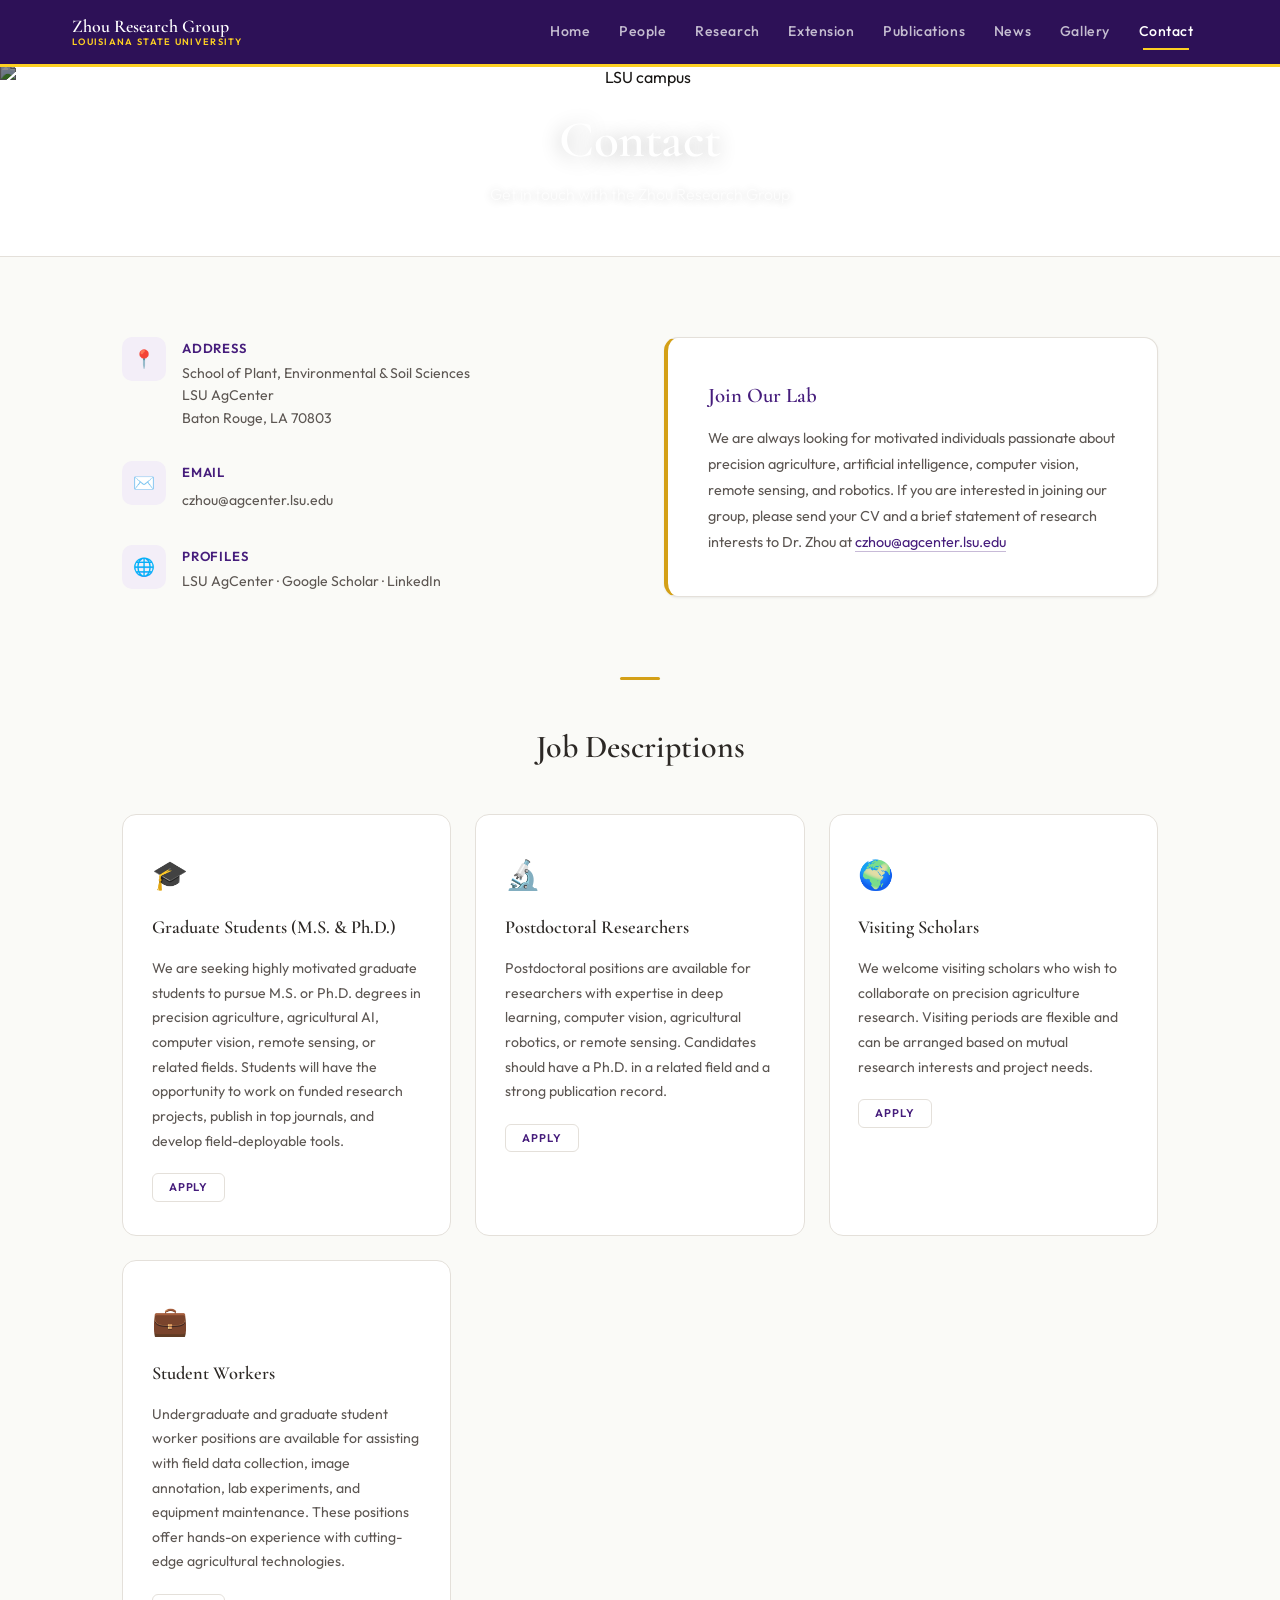
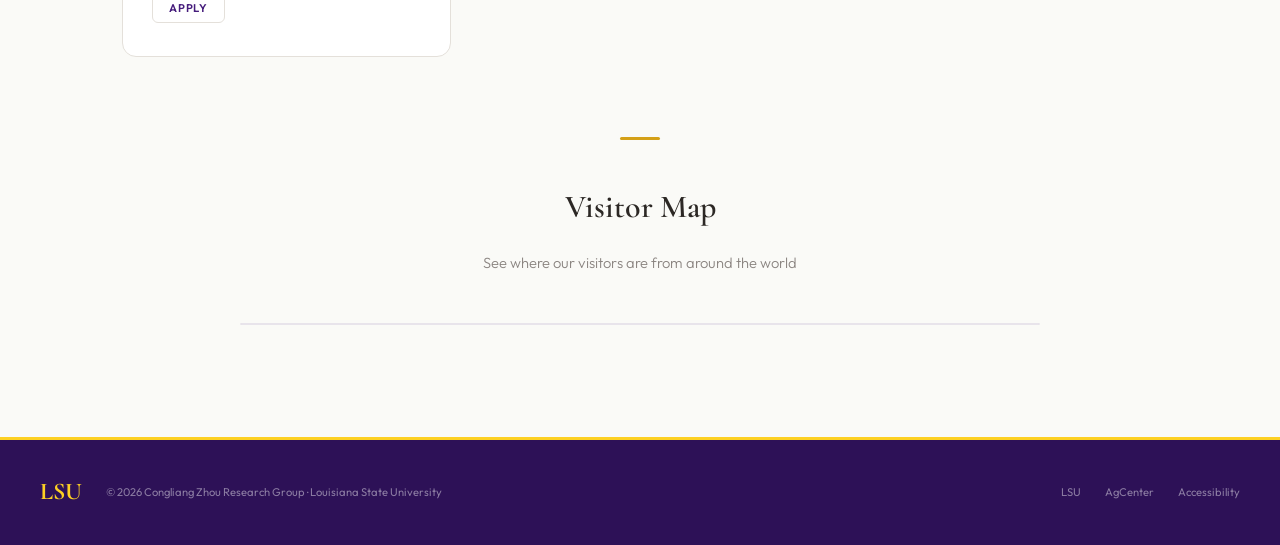
==== contact.html @ e60f3f1f "Update website" ====
<!DOCTYPE html>
<html lang="en">
<head>
  <meta charset="UTF-8">
  <meta name="viewport" content="width=device-width, initial-scale=1.0">
  <title>Contact | Zhou Research Group — LSU</title>
  <link rel="stylesheet" href="style.css">
  <!-- Google Analytics -->
  <script async src="https://www.googletagmanager.com/gtag/js?id=G-WXYRSL3LQK"></script>
  <script>
    window.dataLayer = window.dataLayer || [];
    function gtag(){dataLayer.push(arguments);}
    gtag('js', new Date());
    gtag('config', 'G-WXYRSL3LQK');
  </script>
</head>
<body data-page="Contact">
  <div class="page-hero">
    <img src="https://images.unsplash.com/photo-1564981797816-1043664bf78d?w=1400&h=400&fit=crop&crop=center" alt="LSU campus" class="hero-banner">
    <div class="hero-overlay">
      <h1>Contact</h1>
      <p class="hero-sub">Get in touch with the Zhou Research Group</p>
    </div>
  </div>

  <div class="content-section">
    <div class="contact-grid">
      <div class="contact-block fade-in">
        <div class="contact-row">
          <div class="contact-icon-box">📍</div>
          <div>
            <h4>Address</h4>
            <p>School of Plant, Environmental & Soil Sciences<br>LSU AgCenter<br>Baton Rouge, LA 70803</p>
          </div>
        </div>
        <div class="contact-row">
          <div class="contact-icon-box">✉️</div>
          <div>
            <h4>Email</h4>
            <a href="mailto:czhou@agcenter.lsu.edu">czhou@agcenter.lsu.edu</a>
          </div>
        </div>
        <div class="contact-row">
          <div class="contact-icon-box">🌐</div>
          <div>
            <h4>Profiles</h4>
            <p>
              <a href="https://www.lsuagcenter.com/profiles/CongliangZhou" target="_blank">LSU AgCenter</a> · 
              <a href="https://scholar.google.com/citations?user=9y121GsAAAAJ" target="_blank">Google Scholar</a> · 
              <a href="https://www.linkedin.com/in/congliang-zhou-a499ab259/" target="_blank">LinkedIn</a>
            </p>
          </div>
        </div>
      </div>
      <div class="join-box fade-in">
        <h3>Join Our Lab</h3>
        <p>We are always looking for motivated individuals passionate about precision agriculture, artificial intelligence, computer vision, remote sensing, and robotics. If you are interested in joining our group, please send your CV and a brief statement of research interests to Dr. Zhou at <a href="mailto:czhou@agcenter.lsu.edu" style="color:var(--purple);border-bottom:1px solid rgba(70,29,124,0.3);">czhou@agcenter.lsu.edu</a></p>
      </div>
    </div>
  </div>

  <!-- Job Descriptions Section -->
  <div class="content-section" style="padding-top: 0;">
    <div class="section-divider"></div>
    <h2 class="section-heading" style="margin-bottom:2.5rem;">Job Descriptions</h2>
    <div class="jobs-grid">
      <div class="job-card fade-in">
        <div class="job-icon">🎓</div>
        <h3>Graduate Students (M.S. &amp; Ph.D.)</h3>
        <p>We are seeking highly motivated graduate students to pursue M.S. or Ph.D. degrees in precision agriculture, agricultural AI, computer vision, remote sensing, or related fields. Students will have the opportunity to work on funded research projects, publish in top journals, and develop field-deployable tools.</p>
        <div class="job-apply"><a href="mailto:czhou@agcenter.lsu.edu?subject=Graduate Student Inquiry" class="pi-link-btn">Apply</a></div>
      </div>
      <div class="job-card fade-in">
        <div class="job-icon">🔬</div>
        <h3>Postdoctoral Researchers</h3>
        <p>Postdoctoral positions are available for researchers with expertise in deep learning, computer vision, agricultural robotics, or remote sensing. Candidates should have a Ph.D. in a related field and a strong publication record.</p>
        <div class="job-apply"><a href="mailto:czhou@agcenter.lsu.edu?subject=Postdoctoral Researcher Inquiry" class="pi-link-btn">Apply</a></div>
      </div>
      <div class="job-card fade-in">
        <div class="job-icon">🌍</div>
        <h3>Visiting Scholars</h3>
        <p>We welcome visiting scholars who wish to collaborate on precision agriculture research. Visiting periods are flexible and can be arranged based on mutual research interests and project needs.</p>
        <div class="job-apply"><a href="mailto:czhou@agcenter.lsu.edu?subject=Visiting Scholar Inquiry" class="pi-link-btn">Apply</a></div>
      </div>
      <div class="job-card fade-in">
        <div class="job-icon">💼</div>
        <h3>Student Workers</h3>
        <p>Undergraduate and graduate student worker positions are available for assisting with field data collection, image annotation, lab experiments, and equipment maintenance. These positions offer hands-on experience with cutting-edge agricultural technologies.</p>
        <div class="job-apply"><a href="mailto:czhou@agcenter.lsu.edu?subject=Student Worker Inquiry" class="pi-link-btn">Apply</a></div>
      </div>
    </div>
  </div>

  <!-- Visitor Map Section -->
  <div class="content-section" style="padding-top: 0;">
    <div class="section-divider"></div>
    <h2 class="section-heading" style="margin-bottom:1rem;">Visitor Map</h2>
    <p class="section-sub">See where our visitors are from around the world</p>
    <div class="visitor-map-wrap fade-in" style="text-align:center;">
      <script type="text/javascript" id="mapmyvisitors" src="//mapmyvisitors.com/map.js?d=qOyxMHGMg2_kWJtmhfPbGmhHPfnt3pV5SPay3NL2Pio&cl=ffffff&w=a"></script>
    </div>
  </div>

  <script src="site.js"></script>
</body>
</html>
---- style.css ----
@import url('https://fonts.googleapis.com/css2?family=Cormorant+Garamond:ital,wght@0,400;0,500;0,600;0,700;1,400;1,500&family=Outfit:wght@300;400;500;600;700&family=JetBrains+Mono:wght@400;500&display=swap');

:root {
  --purple: #461D7C;
  --purple-deep: #2D1157;
  --purple-mid: #5A2D9A;
  --purple-soft: #F3EEF8;
  --purple-tint: rgba(70,29,124,0.06);
  --gold: #D4A017;
  --gold-bright: #FDD023;
  --gold-dim: rgba(212,160,23,0.1);
  --white: #FFFFFF;
  --off-white: #FAFAF7;
  --cream: #F6F4F0;
  --warm-gray: #F0EDE8;
  --text: #2C2825;
  --text-secondary: #5C5652;
  --text-dim: #8A8480;
  --border: #E4E0DA;
  --border-hover: #D0CCC5;
  --shadow-sm: 0 1px 3px rgba(0,0,0,0.04), 0 1px 2px rgba(0,0,0,0.03);
  --shadow-md: 0 4px 20px rgba(0,0,0,0.06);
  --shadow-lg: 0 12px 40px rgba(0,0,0,0.08);
  --radius: 14px;
}

*, *::before, *::after { margin: 0; padding: 0; box-sizing: border-box; }
html { scroll-behavior: smooth; }

body {
  font-family: 'Outfit', sans-serif;
  background: var(--off-white);
  color: var(--text);
  line-height: 1.7;
  -webkit-font-smoothing: antialiased;
  overflow-x: hidden;
}

a { color: inherit; text-decoration: none; }
img { max-width: 100%; display: block; }

/* ═══════ NAVIGATION ═══════ */
.site-nav {
  position: fixed; top: 0; left: 0; right: 0; z-index: 999;
  background: var(--purple-deep);
  border-bottom: 3px solid var(--gold-bright);
  transition: box-shadow 0.4s;
}
.site-nav.scrolled { box-shadow: 0 4px 30px rgba(0,0,0,0.2); }

.nav-wrap {
  max-width: 1200px; margin: 0 auto; padding: 0 2rem;
  display: flex; align-items: center; justify-content: space-between; height: 64px;
}

.nav-logo { display: flex; align-items: center; gap: 14px; }
.nav-logo-text { display: flex; flex-direction: column; line-height: 1.15; }
.nav-logo-text .lab { font-family: 'Cormorant Garamond', serif; font-size: 1.12rem; font-weight: 600; color: #fff; }
.nav-logo-text .uni { font-size: 0.58rem; font-weight: 600; color: var(--gold-bright); letter-spacing: 0.14em; text-transform: uppercase; }

.nav-menu { display: flex; list-style: none; gap: 0; }
/* Increased font size from 0.76rem to 0.88rem per Dr. Zhou's request */
.nav-menu a {
  display: block; padding: 0.5rem 0.9rem; font-size: 0.88rem; font-weight: 500;
  color: rgba(255,255,255,0.72); letter-spacing: 0.04em; transition: color 0.3s; position: relative;
}
.nav-menu a::after {
  content: ''; position: absolute; bottom: 2px; left: 50%; width: 0; height: 2px;
  background: var(--gold-bright); transition: all 0.35s cubic-bezier(0.25,0.46,0.45,0.94); transform: translateX(-50%);
}
.nav-menu a:hover, .nav-menu a.active { color: #fff; }
.nav-menu a:hover::after, .nav-menu a.active::after { width: 55%; }

.hamburger { display: none; cursor: pointer; padding: 8px; flex-direction: column; gap: 5px; }
.hamburger span { width: 22px; height: 1.5px; background: #fff; transition: all 0.3s; }

/* ═══════ HOME HERO ═══════ */
.home-hero {
  min-height: 100vh;
  display: flex; align-items: center; justify-content: center; text-align: center;
  position: relative; padding: 100px 2rem 70px;
  background-color: var(--white);
  background-size: cover; background-position: center; background-repeat: no-repeat;
}

.home-hero.has-bg::before {
  content: ''; position: absolute; inset: 0;
  background: rgba(0,0,0,0.5);
  z-index: 1;
}

.home-hero:not(.has-bg)::before {
  content: ''; position: absolute; inset: 0;
  background:
    radial-gradient(ellipse at 25% 75%, rgba(70,29,124,0.03) 0%, transparent 50%),
    radial-gradient(ellipse at 75% 25%, rgba(212,160,23,0.025) 0%, transparent 50%);
  pointer-events: none;
}

.home-hero::after {
  content: ''; position: absolute; bottom: 0; left: 0; right: 0;
  height: 1px; background: var(--border); z-index: 3;
}

.home-hero-content { position: relative; z-index: 2; max-width: 820px; }

.home-hero h1 {
  font-family: 'Cormorant Garamond', serif; font-size: clamp(2.4rem, 5vw, 4.6rem);
  font-weight: 500; line-height: 1.05; letter-spacing: -0.02em; margin-bottom: 1.5rem;
}

.home-hero:not(.has-bg) h1 { color: var(--text); }
.home-hero.has-bg h1 { color: #fff; text-shadow: 0 2px 20px rgba(0,0,0,0.3); }

.home-hero h1 em { font-style: italic; }
.home-hero:not(.has-bg) h1 em { color: var(--purple); }
.home-hero.has-bg h1 em { color: var(--gold-bright); }

.home-hero .hero-tagline {
  font-size: clamp(0.9rem, 1.5vw, 1.05rem); font-weight: 300;
  max-width: 560px; margin: 0 auto 3rem; line-height: 1.85;
}
.home-hero:not(.has-bg) .hero-tagline { color: var(--text-secondary); }
.home-hero.has-bg .hero-tagline { color: rgba(255,255,255,0.8); text-shadow: 0 1px 8px rgba(0,0,0,0.2); }

.hero-badge {
  display: inline-flex; align-items: center; gap: 8px; border-radius: 100px;
  padding: 0.4rem 1.3rem; font-size: 0.64rem; font-weight: 600;
  letter-spacing: 0.12em; text-transform: uppercase; margin-bottom: 2.5rem;
}
.home-hero:not(.has-bg) .hero-badge { background: var(--purple-tint); border: 1px solid rgba(70,29,124,0.12); color: var(--purple); }
.home-hero.has-bg .hero-badge { background: rgba(255,255,255,0.12); border: 1px solid rgba(255,255,255,0.2); color: #fff; }

.hero-areas { display: flex; justify-content: center; gap: clamp(1.5rem, 3vw, 3.5rem); flex-wrap: wrap; }
.hero-area .num { font-family: 'Cormorant Garamond', serif; font-size: clamp(1.8rem, 3vw, 2.6rem); font-weight: 700; line-height: 1; }
.hero-area .lbl { font-size: 0.6rem; text-transform: uppercase; letter-spacing: 0.14em; font-weight: 600; margin-top: 0.3rem; }

.home-hero:not(.has-bg) .hero-area .num { color: var(--purple); }
.home-hero:not(.has-bg) .hero-area .lbl { color: var(--text-dim); }
.home-hero.has-bg .hero-area .num { color: var(--gold-bright); }
.home-hero.has-bg .hero-area .lbl { color: rgba(255,255,255,0.65); }

/* ═══════ PAGE HERO (sub-pages) ═══════ */
.page-hero {
  padding: 0; text-align: center; background: var(--white);
  border-bottom: 1px solid var(--border); position: relative; overflow: hidden;
}
.hero-banner {
  width: 100%; height: clamp(120px, 15vw, 200px);
  object-fit: cover; display: block; margin-top: 64px; filter: brightness(0.55);
}
.hero-overlay {
  position: absolute; inset: 0; display: flex; flex-direction: column;
  align-items: center; justify-content: center; padding-top: 64px; z-index: 2;
}
.page-hero h1 {
  font-family: 'Cormorant Garamond', serif; font-size: clamp(2rem, 4vw, 3.4rem);
  font-weight: 600; color: #fff; letter-spacing: -0.01em; line-height: 1.1;
  text-shadow: 0 2px 20px rgba(0,0,0,0.3);
}
.page-hero .hero-sub {
  font-size: clamp(0.85rem, 1.3vw, 1rem); color: rgba(255,255,255,0.8);
  font-weight: 300; max-width: 600px; margin: 0.8rem auto 0;
  text-shadow: 0 1px 8px rgba(0,0,0,0.2);
}
.page-hero .hero-sub a { color: var(--gold-bright); border-bottom: 1px solid rgba(253,208,35,0.4); }
.page-hero .hero-sub a:hover { border-bottom-color: var(--gold-bright); }

/* ═══════ CONTENT ═══════ */
.content-section { max-width: 1100px; margin: 0 auto; padding: 5rem 2rem; }
.section-divider { width: 40px; height: 3px; background: var(--gold); margin: 0 auto 2.5rem; border-radius: 2px; }
.section-heading { font-family: 'Cormorant Garamond', serif; font-size: clamp(1.6rem, 2.5vw, 2.2rem); font-weight: 600; color: var(--text); text-align: center; margin-bottom: 0.5rem; }
.section-sub { text-align: center; font-size: 0.92rem; color: var(--text-dim); font-weight: 300; margin-bottom: 3rem; }

/* ═══════ HOME FOCUS GRID ═══════ */
.home-focus-grid {
  display: grid;
  grid-template-columns: repeat(3, 1fr);
  gap: 1.5rem;
}
.focus-card {
  padding: 2rem 1.8rem;
  border: 1px solid var(--border);
  border-radius: var(--radius);
  background: var(--white);
  transition: all 0.4s;
  display: block;
  text-decoration: none;
  color: inherit;
  position: relative;
  overflow: hidden;
}
.focus-card:hover {
  border-color: var(--purple);
  box-shadow: var(--shadow-md);
  transform: translateY(-4px);
}
.focus-accent {
  width: 28px;
  height: 3px;
  background: var(--gold);
  border-radius: 2px;
  margin-bottom: 1.2rem;
  transition: width 0.35s ease;
}
.focus-card:hover .focus-accent {
  width: 48px;
}
.focus-card h3 {
  font-family: 'Cormorant Garamond', serif;
  font-size: 1.2rem;
  font-weight: 600;
  color: var(--text);
  margin-bottom: 0.6rem;
  transition: color 0.3s;
}
.focus-card:hover h3 {
  color: var(--purple);
}
.focus-card p {
  font-size: 0.85rem;
  color: var(--text-secondary);
  line-height: 1.75;
}

/* ═══════ PI ═══════ */
.pi-block { display: grid; grid-template-columns: 280px 1fr; gap: 3.5rem; align-items: start; margin-bottom: 5rem; }

.pi-photo-frame {
  aspect-ratio: 3/3.8; border-radius: var(--radius); overflow: hidden;
  background: var(--warm-gray); box-shadow: var(--shadow-lg);
}
.pi-photo-frame img { width: 100%; height: 100%; object-fit: cover; object-position: center top; }
.pi-photo-frame .img-placeholder {
  width: 100%; height: 100%; display: flex; flex-direction: column;
  align-items: center; justify-content: center; gap: 0.5rem;
  background: linear-gradient(145deg, var(--purple), var(--purple-mid));
  color: var(--gold-bright); font-family: 'Cormorant Garamond', serif;
}
.pi-photo-frame .img-placeholder .initials { font-size: 4.5rem; font-weight: 700; }
.pi-photo-frame .img-placeholder .placeholder-label { font-size: 0.65rem; letter-spacing: 0.1em; text-transform: uppercase; color: rgba(255,255,255,0.5); font-family: 'Outfit', sans-serif; }

.pi-details h2 { font-family: 'Cormorant Garamond', serif; font-size: 2rem; font-weight: 600; color: var(--text); margin-bottom: 0.2rem; }
.pi-role { color: var(--purple); font-size: 0.88rem; font-weight: 600; margin-bottom: 0.2rem; }
.pi-affiliation { font-size: 0.82rem; color: var(--text-dim); margin-bottom: 1.5rem; line-height: 1.6; }
.pi-affiliation a { color: var(--purple); border-bottom: 1px solid rgba(70,29,124,0.2); transition: border-color 0.3s; }
.pi-affiliation a:hover { border-color: var(--purple); }
.pi-bio { font-size: 0.92rem; color: var(--text-secondary); line-height: 1.85; margin-bottom: 1rem; }

.pi-links-row { display: flex; gap: 0.5rem; flex-wrap: wrap; margin-top: 1.5rem; }
.pi-link-btn {
  font-size: 0.7rem; font-weight: 600; text-transform: uppercase; letter-spacing: 0.08em;
  padding: 0.4rem 1rem; border: 1px solid var(--border); border-radius: 6px;
  color: var(--purple); background: var(--white); transition: all 0.3s;
}
.pi-link-btn:hover { background: var(--purple); color: #fff; border-color: var(--purple); box-shadow: var(--shadow-sm); }

.edu-list { margin-top: 2rem; padding-top: 1.5rem; border-top: 1px solid var(--border); }
.edu-list h4 { font-family: 'Cormorant Garamond', serif; font-size: 1.1rem; color: var(--text); font-weight: 600; margin-bottom: 0.8rem; }
.edu-item { display: flex; gap: 10px; align-items: baseline; margin-bottom: 0.5rem; font-size: 0.85rem; color: var(--text-secondary); }
.edu-item::before { content: '—'; color: var(--gold); flex-shrink: 0; font-weight: 700; }

/* ═══════ TEAM ═══════ */
.team-label {
  font-family: 'Cormorant Garamond', serif; font-size: 1.4rem; font-weight: 600; color: var(--text);
  margin-bottom: 1.5rem; padding-bottom: 0.5rem; border-bottom: 3px solid var(--gold); display: inline-block;
}
.team-grid { display: grid; grid-template-columns: repeat(auto-fill, minmax(190px, 1fr)); gap: 2rem; margin-bottom: 4rem; }

.member-card {
  text-align: center; padding: 2rem 1rem; border-radius: var(--radius);
  background: var(--white); border: 1px solid var(--border); transition: all 0.35s;
}
.member-card:hover { box-shadow: var(--shadow-md); border-color: var(--border-hover); transform: translateY(-4px); }

.member-avatar {
  width: 120px; height: 120px; border-radius: 50%; margin: 0 auto 1rem; overflow: hidden;
  background: var(--warm-gray); border: 4px solid var(--white);
  box-shadow: 0 4px 15px rgba(70,29,124,0.15); transition: box-shadow 0.3s;
}
.member-card:hover .member-avatar { box-shadow: 0 6px 20px rgba(70,29,124,0.25); }
.member-avatar img { width: 100%; height: 100%; object-fit: cover; object-position: center top; }

.member-avatar .img-placeholder {
  width: 100%; height: 100%; display: flex; flex-direction: column;
  align-items: center; justify-content: center; gap: 0.2rem;
  background: linear-gradient(145deg, var(--purple), var(--purple-mid));
}
.member-avatar .img-placeholder .initials { font-family: 'Cormorant Garamond', serif; font-size: 1.8rem; font-weight: 700; color: var(--gold-bright); }
.member-avatar .img-placeholder .placeholder-label { font-size: 0.5rem; color: rgba(255,255,255,0.4); font-family: 'Outfit', sans-serif; letter-spacing: 0.08em; text-transform: uppercase; }

.member-card h4 { font-family: 'Cormorant Garamond', serif; font-size: 1.08rem; font-weight: 600; color: var(--text); margin-bottom: 0.15rem; }
.member-card .mem-role { font-size: 0.75rem; color: var(--purple); font-weight: 600; margin-bottom: 0.3rem; }
.member-card .mem-email { font-size: 0.68rem; font-family: 'JetBrains Mono', monospace; color: var(--text-dim); transition: color 0.3s; }
.member-card .mem-email:hover { color: var(--purple); }

/* ═══════ RESEARCH ═══════ */
.research-item {
  display: grid; grid-template-columns: 1fr 1fr; gap: 3rem;
  align-items: center; margin-bottom: 4.5rem; padding-bottom: 4.5rem;
  border-bottom: 1px solid var(--border);
}
.research-item:last-child { border-bottom: none; margin-bottom: 0; padding-bottom: 0; }
.research-item.reverse { direction: rtl; }
.research-item.reverse > * { direction: ltr; }

.research-img {
  aspect-ratio: 4/3; border-radius: var(--radius); overflow: hidden;
  background: var(--warm-gray); border: 1px solid var(--border);
}
.research-img img { width: 100%; height: 100%; object-fit: contain; }
.research-img .img-placeholder {
  width: 100%; height: 100%; display: flex; flex-direction: column;
  align-items: center; justify-content: center; gap: 0.5rem;
  background: linear-gradient(145deg, var(--purple-soft), var(--warm-gray));
}
.research-img .img-placeholder .placeholder-icon { font-size: 3rem; opacity: 0.3; }
.research-img .img-placeholder .placeholder-label {
  font-size: 0.6rem; color: var(--text-dim); letter-spacing: 0.1em;
  text-transform: uppercase; font-weight: 600; opacity: 0.6;
}

.research-text h3 { font-family: 'Cormorant Garamond', serif; font-size: 1.5rem; font-weight: 600; color: var(--text); margin-bottom: 1rem; }
.research-text p { font-size: 0.92rem; color: var(--text-secondary); line-height: 1.85; }

/* ═══════ EXTENSION ═══════ */
.ext-block {
  margin-bottom: 3.5rem; padding-bottom: 3.5rem;
  border-bottom: 1px solid var(--border);
}
.ext-block:last-child { border-bottom: none; margin-bottom: 0; padding-bottom: 0; }

.ext-heading {
  font-family: 'Cormorant Garamond', serif;
  font-size: clamp(1.3rem, 2vw, 1.7rem);
  font-weight: 700; color: var(--text);
  margin-bottom: 1.5rem;
  padding-bottom: 0.6rem;
  border-bottom: 3px solid var(--gold);
  display: inline-block;
}

.ext-content {
  display: grid;
  grid-template-columns: 1fr 380px;
  gap: 2.5rem;
  align-items: start;
}

.ext-info {
  display: flex;
  gap: 1.5rem;
}

.ext-date-col {
  flex-shrink: 0;
  width: 80px;
  font-family: 'JetBrains Mono', monospace;
  font-size: 0.72rem;
  font-weight: 500;
  color: var(--purple);
  letter-spacing: 0.02em;
  line-height: 1.6;
  padding-top: 0.2rem;
}

.ext-desc {
  flex: 1;
}

.ext-title {
  display: inline-block;
  font-size: 0.95rem;
  font-weight: 600;
  color: var(--purple);
  margin-bottom: 0.6rem;
}

.ext-desc p {
  font-size: 0.9rem;
  color: var(--text-secondary);
  line-height: 1.85;
}

.ext-img {
  aspect-ratio: 4/3;
  border-radius: var(--radius);
  overflow: hidden;
  background: var(--warm-gray);
  border: 1px solid var(--border);
}
.ext-img img { width: 100%; height: 100%; object-fit: cover; object-position: center top; }
.ext-img .img-placeholder {
  width: 100%; height: 100%; display: flex; flex-direction: column;
  align-items: center; justify-content: center; gap: 0.5rem;
  background: linear-gradient(145deg, var(--purple-soft), var(--warm-gray));
}
.ext-img .img-placeholder .placeholder-icon { font-size: 3rem; opacity: 0.3; }
.ext-img .img-placeholder .placeholder-label {
  font-size: 0.6rem; color: var(--text-dim); letter-spacing: 0.1em;
  text-transform: uppercase; font-weight: 600; opacity: 0.6;
}

/* ═══════ PUBLICATIONS ═══════ */
.pub-entry {
  display: grid; grid-template-columns: 60px 1fr; gap: 1.5rem;
  align-items: start; margin-bottom: 2rem; padding-bottom: 2rem;
  border-bottom: 1px solid var(--border);
}
.pub-entry:last-child { border-bottom: none; }
.pub-num { font-family: 'Cormorant Garamond', serif; font-size: 2.4rem; font-weight: 700; color: var(--purple); opacity: 0.2; text-align: right; line-height: 1; padding-top: 0.3rem; }
.pub-body .pub-authors { font-size: 0.85rem; color: var(--text-secondary); line-height: 1.6; margin-bottom: 0.2rem; }
.pub-body .pub-authors strong { color: var(--purple); font-weight: 600; }
.pub-body .pub-title { font-size: 0.95rem; font-weight: 500; color: var(--text); margin-bottom: 0.2rem; line-height: 1.5; }
.pub-body .pub-journal { font-size: 0.82rem; font-style: italic; color: var(--text-dim); margin-bottom: 0.5rem; }
.pub-links { display: flex; gap: 0.5rem; flex-wrap: wrap; }
.pub-link {
  font-size: 0.63rem; font-weight: 600; text-transform: uppercase; letter-spacing: 0.1em;
  padding: 0.25rem 0.7rem; border: 1px solid var(--border); border-radius: 4px;
  color: var(--purple); background: var(--white); transition: all 0.3s;
}
.pub-link:hover { background: var(--purple); color: #fff; border-color: var(--purple); }

/* ═══════ VALUES ═══════ */
.values-grid { display: grid; grid-template-columns: repeat(auto-fill, minmax(280px, 1fr)); gap: 1.5rem; }
.value-block {
  padding: 2.5rem 2rem; border: 1px solid var(--border); border-radius: var(--radius);
  background: var(--white); transition: all 0.4s;
}
.value-block:hover { border-color: var(--border-hover); box-shadow: var(--shadow-md); transform: translateY(-3px); }
.value-block h3 { font-family: 'Cormorant Garamond', serif; font-size: 1.15rem; font-weight: 600; color: var(--text); margin-bottom: 0.6rem; }
.value-block p { font-size: 0.88rem; color: var(--text-secondary); line-height: 1.75; }

/* ═══════ LINKS (legacy) ═══════ */
.links-columns { display: grid; grid-template-columns: repeat(auto-fill, minmax(280px, 1fr)); gap: 3rem; }
.link-group h3 {
  font-family: 'Cormorant Garamond', serif; font-size: 1.2rem; font-weight: 600; color: var(--text);
  margin-bottom: 1rem; padding-bottom: 0.4rem; border-bottom: 3px solid var(--gold); display: inline-block;
}
.link-group ul { list-style: none; }
.link-group li { margin-bottom: 0.35rem; }
.link-group a { font-size: 0.88rem; color: var(--purple); transition: all 0.25s; display: inline-block; border-bottom: 1px solid transparent; }
.link-group a:hover { border-bottom-color: var(--purple); transform: translateX(3px); }

/* ═══════ NEWS ═══════ */
.news-list { display: flex; flex-direction: column; gap: 0; }
.news-entry {
  display: grid; grid-template-columns: 110px 1fr; gap: 1.5rem;
  align-items: start; padding: 2rem 0; border-bottom: 1px solid var(--border);
}
.news-entry:first-child { padding-top: 0; }
.news-entry:last-child { border-bottom: none; }
.news-date { font-family: 'JetBrains Mono', monospace; font-size: 0.68rem; color: var(--purple); font-weight: 500; letter-spacing: 0.05em; padding-top: 0.35rem; }
.news-entry h4 { font-family: 'Cormorant Garamond', serif; font-size: 1.15rem; font-weight: 600; color: var(--text); margin-bottom: 0.3rem; line-height: 1.35; }
.news-entry p { font-size: 0.88rem; color: var(--text-secondary); line-height: 1.75; }

/* ═══════ GALLERY ═══════ */
.gallery-grid {
  display: grid;
  grid-template-columns: repeat(2, 1fr);
  gap: 2rem;
}
.gallery-item {
  border-radius: var(--radius); overflow: hidden;
  background: var(--white); border: 1px solid var(--border);
  transition: all 0.35s; cursor: pointer;
}
.gallery-item:hover {
  box-shadow: var(--shadow-md); border-color: var(--border-hover);
  transform: translateY(-4px);
}
.gallery-img-wrap {
  aspect-ratio: 3/2;
  overflow: hidden; background: var(--warm-gray);
}
.gallery-img-wrap img {
  width: 100%; height: 100%; object-fit: cover; object-position: center;
  display: block;
  transition: transform 0.4s ease;
}
.gallery-item:hover .gallery-img-wrap img { transform: scale(1.03); }
.gallery-caption {
  padding: 1rem 1.2rem;
}
.gallery-caption h4 {
  font-family: 'Cormorant Garamond', serif; font-size: 1.2rem;
  font-weight: 600; color: var(--text); margin-bottom: 0.2rem;
}
.gallery-date {
  font-family: 'JetBrains Mono', monospace; font-size: 0.78rem;
  color: var(--text-dim); letter-spacing: 0.04em;
}

/* Lightbox */
.lightbox {
  position: fixed; inset: 0; z-index: 9999;
  background: rgba(0,0,0,0.9);
  display: flex; align-items: center; justify-content: center;
  opacity: 0; pointer-events: none;
  transition: opacity 0.3s ease;
}
.lightbox.active { opacity: 1; pointer-events: auto; }
.lightbox img {
  max-width: 90vw; max-height: 85vh; object-fit: contain;
  border-radius: 8px;
}
.lightbox-close {
  position: absolute; top: 1.5rem; right: 2rem;
  background: none; border: none; color: #fff;
  font-size: 2.5rem; cursor: pointer; line-height: 1;
  opacity: 0.7; transition: opacity 0.3s;
}
.lightbox-close:hover { opacity: 1; }
.lightbox-caption {
  position: absolute; bottom: 2rem; left: 50%;
  transform: translateX(-50%);
  color: rgba(255,255,255,0.8); font-size: 0.9rem;
  font-family: 'Cormorant Garamond', serif; font-weight: 500;
}

/* ═══════ JOB DESCRIPTIONS ═══════ */
.jobs-grid {
  display: grid; grid-template-columns: repeat(auto-fill, minmax(260px, 1fr));
  gap: 1.5rem;
}
.job-card {
  padding: 2.2rem 1.8rem; border: 1px solid var(--border); border-radius: var(--radius);
  background: var(--white); transition: all 0.4s;
}
.job-card:hover { border-color: var(--border-hover); box-shadow: var(--shadow-md); transform: translateY(-3px); }
.job-icon { font-size: 1.8rem; margin-bottom: 0.8rem; }
.job-card h3 {
  font-family: 'Cormorant Garamond', serif; font-size: 1.15rem; font-weight: 600;
  color: var(--text); margin-bottom: 0.8rem;
}
.job-card p { font-size: 0.88rem; color: var(--text-secondary); line-height: 1.75; }
.job-apply { margin-top: 1.2rem; }

/* ═══════ VISITOR MAP ═══════ */
.visitor-map-wrap {
  max-width: 800px;
  margin: 0 auto 2rem;
  border-radius: var(--radius);
  overflow: hidden;
  box-shadow: var(--shadow-lg);
  border: 1px solid rgba(70,29,124,0.1);
}
#visitorMap {
  width: 100%;
  aspect-ratio: 2/1;
  background: var(--purple-deep);
}

.visitor-stats {
  display: flex;
  justify-content: center;
  gap: 3rem;
  padding: 1.5rem 0;
}
.visitor-stat {
  text-align: center;
}
.visitor-stat-num {
  font-family: 'Cormorant Garamond', serif;
  font-size: 2rem;
  font-weight: 700;
  color: var(--purple);
  line-height: 1;
}
.visitor-stat-label {
  font-size: 0.65rem;
  text-transform: uppercase;
  letter-spacing: 0.12em;
  font-weight: 600;
  color: var(--text-dim);
  margin-top: 0.3rem;
}

/* ═══════ CONTACT ═══════ */
.contact-grid { display: grid; grid-template-columns: 1fr 1fr; gap: 3rem; align-items: start; }
.contact-block { display: flex; flex-direction: column; gap: 2rem; }
.contact-row { display: flex; gap: 1rem; align-items: flex-start; }
.contact-icon-box { width: 44px; height: 44px; background: var(--purple-soft); border-radius: 10px; display: flex; align-items: center; justify-content: center; font-size: 1.1rem; flex-shrink: 0; }
.contact-row h4 { font-size: 0.82rem; font-weight: 600; color: var(--purple); margin-bottom: 0.15rem; text-transform: uppercase; letter-spacing: 0.06em; }
.contact-row p, .contact-row a { font-size: 0.88rem; color: var(--text-secondary); line-height: 1.6; }
.contact-row a:hover { color: var(--purple); }

.join-box {
  border: 1px solid var(--border); background: var(--white); border-radius: var(--radius);
  padding: 2.5rem; box-shadow: var(--shadow-sm); border-left: 4px solid var(--gold);
}
.join-box h3 { font-family: 'Cormorant Garamond', serif; font-size: 1.3rem; font-weight: 600; color: var(--purple); margin-bottom: 0.8rem; }
.join-box p { font-size: 0.9rem; color: var(--text-secondary); line-height: 1.8; }

/* ═══════ FOOTER ═══════ */
.site-footer { background: var(--purple-deep); padding: 2rem; border-top: 3px solid var(--gold-bright); }
.footer-inner { max-width: 1200px; margin: 0 auto; display: flex; justify-content: space-between; align-items: center; flex-wrap: wrap; gap: 0.8rem; }
.footer-brand { display: flex; align-items: center; gap: 1.5rem; flex-wrap: wrap; }
.footer-lsu-mark { font-family: 'Cormorant Garamond', serif; font-size: 1.5rem; font-weight: 700; color: var(--gold-bright); }
.footer-copy { font-size: 0.7rem; color: rgba(255,255,255,0.45); }
.footer-links { display: flex; gap: 1.5rem; }
.footer-links a { font-size: 0.7rem; color: rgba(255,255,255,0.45); transition: color 0.3s; }
.footer-links a:hover { color: var(--gold-bright); }

/* ═══════ ANIMATIONS ═══════ */
.fade-in { opacity: 0; transform: translateY(22px); transition: all 0.75s cubic-bezier(0.25,0.46,0.45,0.94); }
.fade-in.visible { opacity: 1; transform: translateY(0); }

/* ═══════ RESPONSIVE ═══════ */

@media (max-width: 1024px) {
  .pi-block { grid-template-columns: 220px 1fr; gap: 2.5rem; }
  .research-item { gap: 2rem; }
  .ext-content { grid-template-columns: 1fr 280px; gap: 2rem; }
}

@media (max-width: 768px) {
  .nav-menu { display: none; }
  .hamburger { display: flex; }

  .nav-menu.open {
    display: flex; flex-direction: column; position: absolute;
    top: 64px; left: 0; right: 0; background: var(--purple-deep);
    border-bottom: 3px solid var(--gold-bright); padding: 0.8rem 0;
    box-shadow: 0 8px 30px rgba(0,0,0,0.3);
  }
  .nav-menu.open a { padding: 0.75rem 2rem; font-size: 0.88rem; color: rgba(255,255,255,0.75); }
  .nav-menu.open a.active { color: #fff; }

  .pi-block { grid-template-columns: 1fr; }
  .pi-photo-frame { max-width: 260px; margin: 0 auto; }

  .research-item, .research-item.reverse { grid-template-columns: 1fr; direction: ltr; }
  .research-item.reverse > * { direction: ltr; }
  .research-img { max-height: 260px; }

  .ext-content { grid-template-columns: 1fr; }
  .ext-info { flex-direction: column; gap: 0.5rem; }
  .ext-date-col { width: auto; }

  .home-focus-grid { grid-template-columns: repeat(2, 1fr); }

  .contact-grid { grid-template-columns: 1fr; }
  .news-entry { grid-template-columns: 1fr; gap: 0.5rem; }
  .news-date { padding-top: 0; }

  .pub-entry { grid-template-columns: 36px 1fr; gap: 0.8rem; }
  .pub-num { font-size: 1.4rem; }

  .content-section { padding: 3.5rem 1.5rem; }
  .footer-inner { justify-content: center; text-align: center; }

  .gallery-grid { grid-template-columns: 1fr; }
  .jobs-grid { grid-template-columns: 1fr; }
  .visitor-stats { gap: 2rem; }
}

@media (max-width: 480px) {
  .nav-wrap { padding: 0 1rem; height: 56px; }
  .nav-logo-text .lab { font-size: 0.95rem; }
  .hero-banner { margin-top: 56px; height: 200px; }
  .hero-overlay { padding-top: 56px; }
  .home-hero { padding: 80px 1rem 50px; }
  .content-section { padding: 2.5rem 1rem; }
  .pi-photo-frame { max-width: 200px; }
  .member-avatar { width: 100px; height: 100px; }
  .team-grid { grid-template-columns: repeat(auto-fill, minmax(150px, 1fr)); gap: 1rem; }
  .member-card { padding: 1.5rem 0.8rem; }
  .home-focus-grid { grid-template-columns: 1fr; }
  .visitor-stats { flex-direction: column; gap: 1rem; }
}
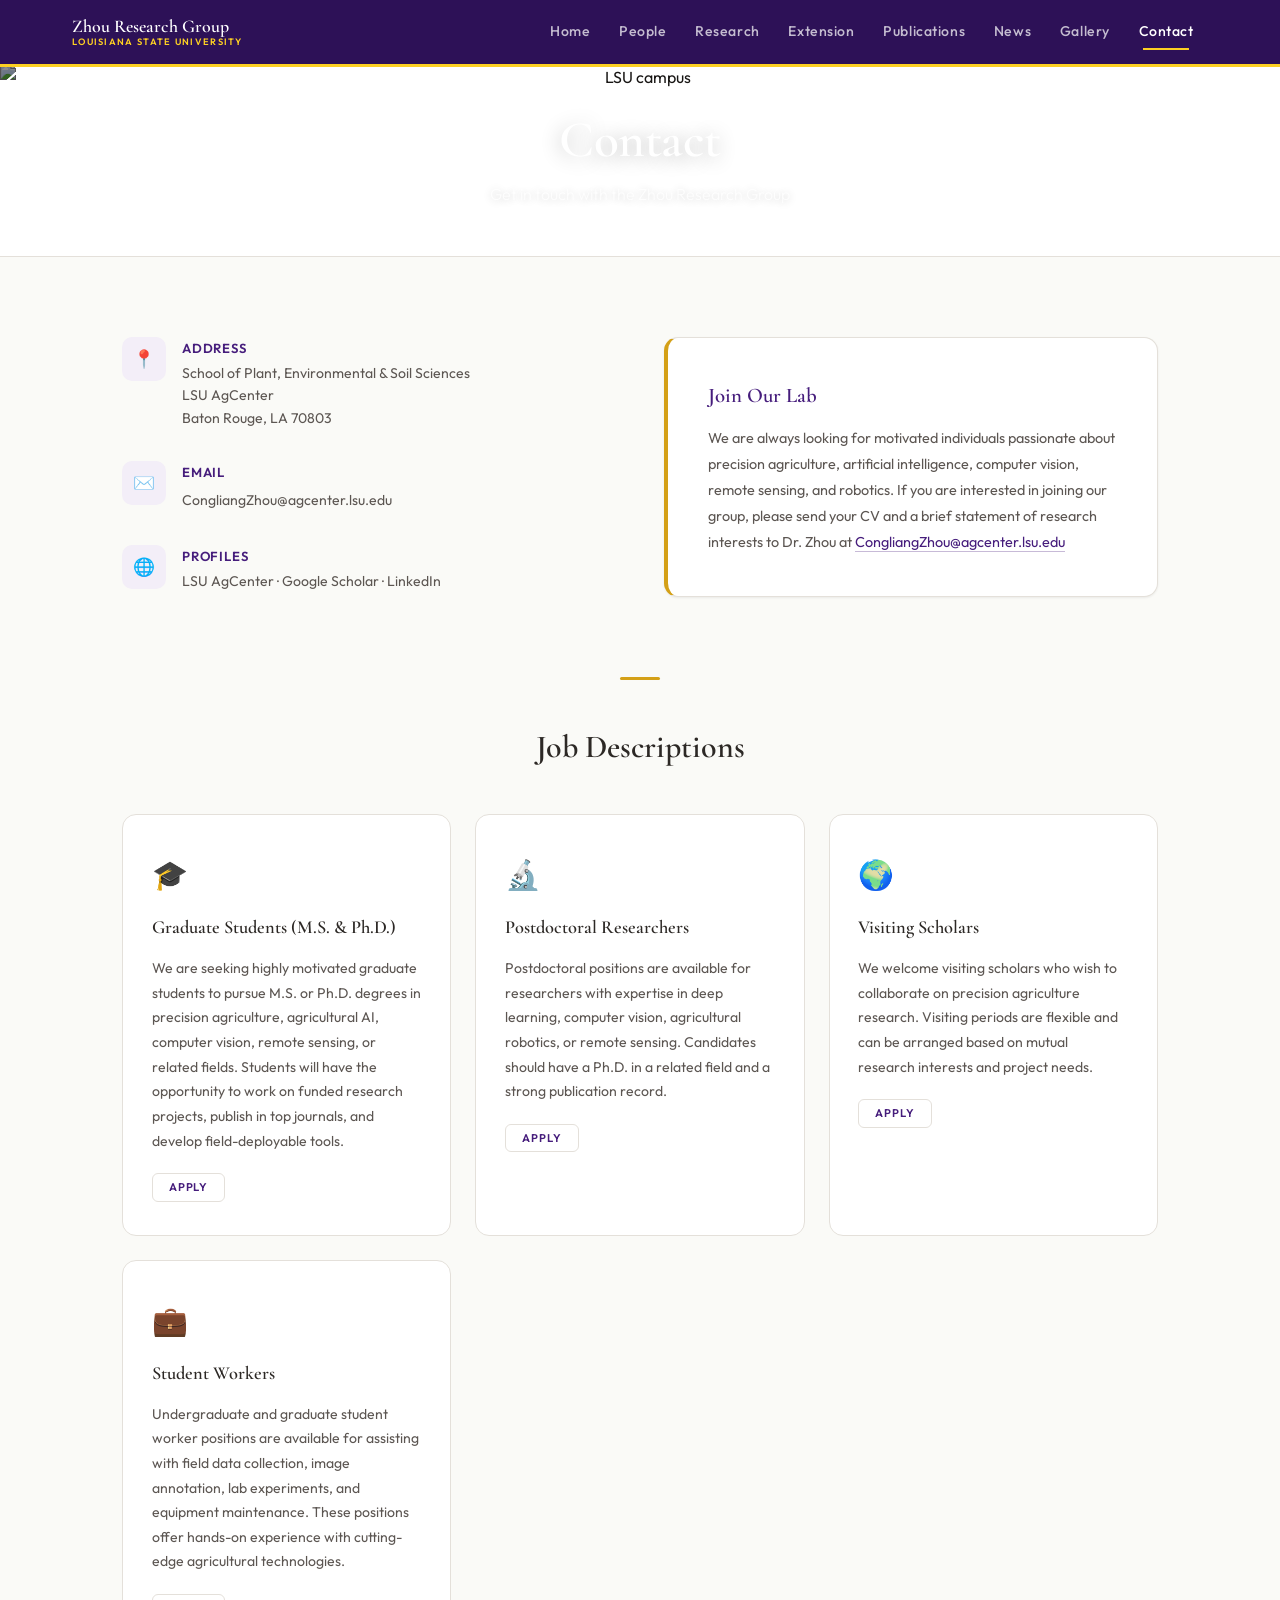
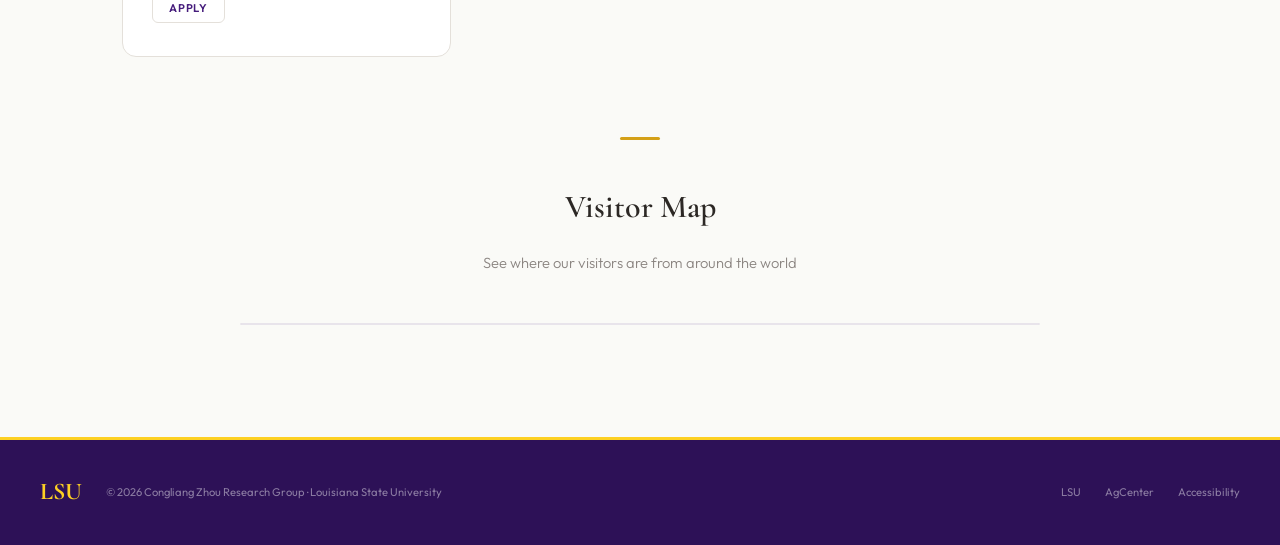
==== commit 44a8ae1e: "Change email addresses in contact.html Updated email addresses for contact and application inquiries" ====
--- a/contact.html
+++ b/contact.html
@@ -5,7 +5,7 @@
   <meta name="viewport" content="width=device-width, initial-scale=1.0">
   <title>Contact | Zhou Research Group — LSU</title>
   <link rel="stylesheet" href="style.css">
-  <!-- Google Analytics -->
+    <!-- Google Analytics -->
   <script async src="https://www.googletagmanager.com/gtag/js?id=G-WXYRSL3LQK"></script>
   <script>
     window.dataLayer = window.dataLayer || [];
@@ -37,7 +37,7 @@
           <div class="contact-icon-box">✉️</div>
           <div>
             <h4>Email</h4>
-            <a href="mailto:czhou@agcenter.lsu.edu">czhou@agcenter.lsu.edu</a>
+            <a href="mailto:CongliangZhou@agcenter.lsu.edu">CongliangZhou@agcenter.lsu.edu</a>
           </div>
         </div>
         <div class="contact-row">
@@ -54,7 +54,7 @@
       </div>
       <div class="join-box fade-in">
         <h3>Join Our Lab</h3>
-        <p>We are always looking for motivated individuals passionate about precision agriculture, artificial intelligence, computer vision, remote sensing, and robotics. If you are interested in joining our group, please send your CV and a brief statement of research interests to Dr. Zhou at <a href="mailto:czhou@agcenter.lsu.edu" style="color:var(--purple);border-bottom:1px solid rgba(70,29,124,0.3);">czhou@agcenter.lsu.edu</a></p>
+        <p>We are always looking for motivated individuals passionate about precision agriculture, artificial intelligence, computer vision, remote sensing, and robotics. If you are interested in joining our group, please send your CV and a brief statement of research interests to Dr. Zhou at <a href="mailto:CongliangZhou@agcenter.lsu.edu" style="color:var(--purple);border-bottom:1px solid rgba(70,29,124,0.3);">CongliangZhou@agcenter.lsu.edu</a></p>
       </div>
     </div>
   </div>
@@ -68,25 +68,25 @@
         <div class="job-icon">🎓</div>
         <h3>Graduate Students (M.S. &amp; Ph.D.)</h3>
         <p>We are seeking highly motivated graduate students to pursue M.S. or Ph.D. degrees in precision agriculture, agricultural AI, computer vision, remote sensing, or related fields. Students will have the opportunity to work on funded research projects, publish in top journals, and develop field-deployable tools.</p>
-        <div class="job-apply"><a href="mailto:czhou@agcenter.lsu.edu?subject=Graduate Student Inquiry" class="pi-link-btn">Apply</a></div>
+        <div class="job-apply"><a href="mailto:CongliangZhou@agcenter.lsu.edu?subject=Graduate Student Inquiry" class="pi-link-btn">Apply</a></div>
       </div>
       <div class="job-card fade-in">
         <div class="job-icon">🔬</div>
         <h3>Postdoctoral Researchers</h3>
         <p>Postdoctoral positions are available for researchers with expertise in deep learning, computer vision, agricultural robotics, or remote sensing. Candidates should have a Ph.D. in a related field and a strong publication record.</p>
-        <div class="job-apply"><a href="mailto:czhou@agcenter.lsu.edu?subject=Postdoctoral Researcher Inquiry" class="pi-link-btn">Apply</a></div>
+        <div class="job-apply"><a href="mailto:CongliangZhou@agcenter.lsu.edu?subject=Postdoctoral Researcher Inquiry" class="pi-link-btn">Apply</a></div>
       </div>
       <div class="job-card fade-in">
         <div class="job-icon">🌍</div>
         <h3>Visiting Scholars</h3>
         <p>We welcome visiting scholars who wish to collaborate on precision agriculture research. Visiting periods are flexible and can be arranged based on mutual research interests and project needs.</p>
-        <div class="job-apply"><a href="mailto:czhou@agcenter.lsu.edu?subject=Visiting Scholar Inquiry" class="pi-link-btn">Apply</a></div>
+        <div class="job-apply"><a href="mailto:CongliangZhou@agcenter.lsu.edu?subject=Visiting Scholar Inquiry" class="pi-link-btn">Apply</a></div>
       </div>
       <div class="job-card fade-in">
         <div class="job-icon">💼</div>
         <h3>Student Workers</h3>
         <p>Undergraduate and graduate student worker positions are available for assisting with field data collection, image annotation, lab experiments, and equipment maintenance. These positions offer hands-on experience with cutting-edge agricultural technologies.</p>
-        <div class="job-apply"><a href="mailto:czhou@agcenter.lsu.edu?subject=Student Worker Inquiry" class="pi-link-btn">Apply</a></div>
+        <div class="job-apply"><a href="mailto:CongliangZhou@agcenter.lsu.edu?subject=Student Worker Inquiry" class="pi-link-btn">Apply</a></div>
       </div>
     </div>
   </div>
@@ -103,4 +103,4 @@
 
   <script src="site.js"></script>
 </body>
-</html>+</html>
